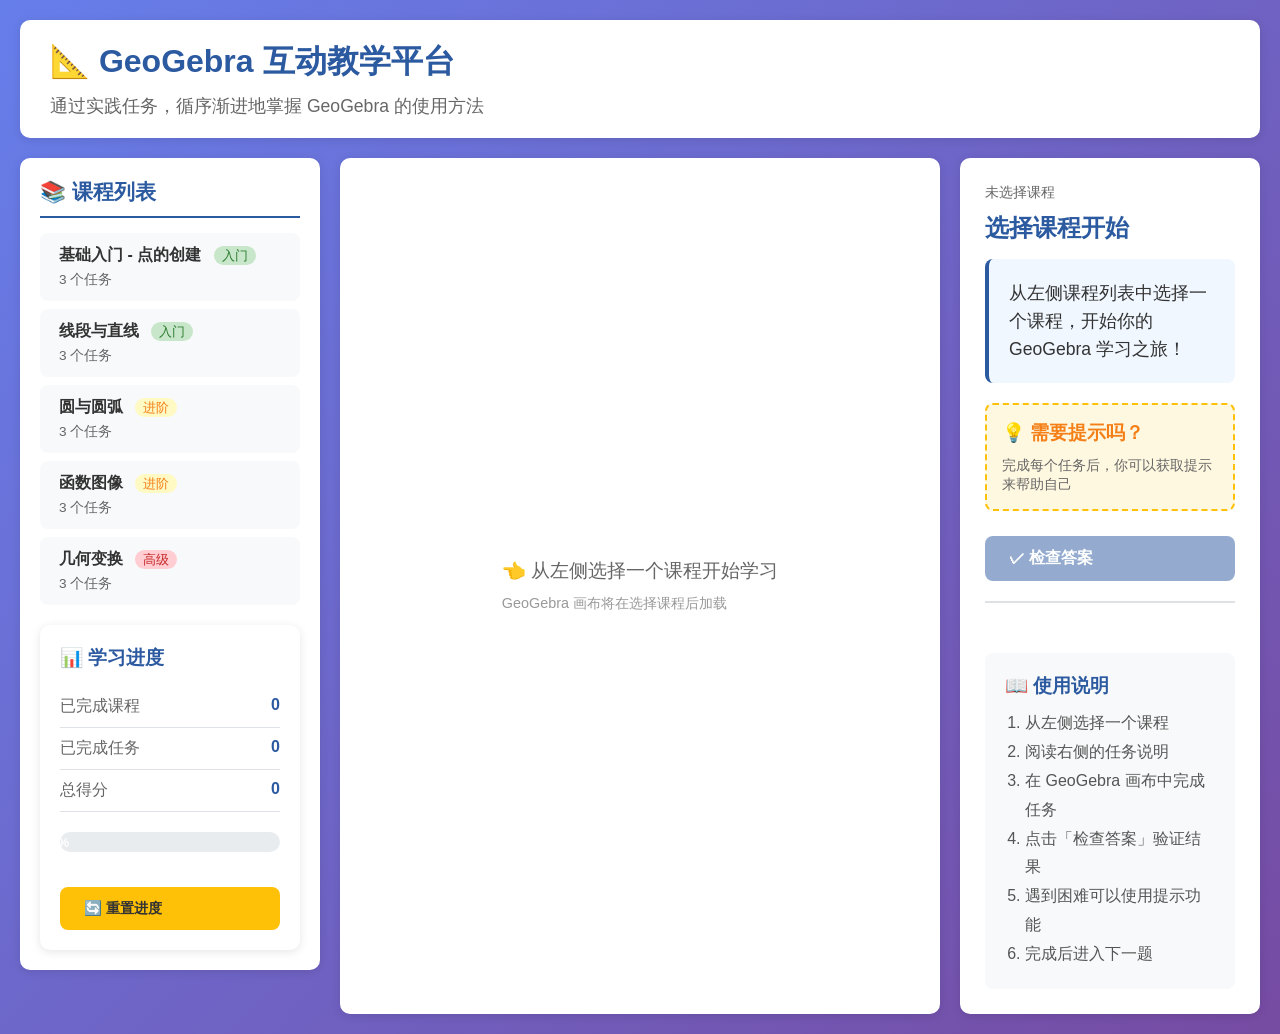
==== index.html @ e2c98106 "Initial commit: GeoGebra 互动教学平台 - 5 个课程，18 个实践任务 - GeoGebra 画布集成 - 提示系统和评分系统 - 进度追踪（localStorage） - " ====
<!DOCTYPE html>
<html lang="zh-CN">
<head>
  <meta charset="UTF-8">
  <meta name="viewport" content="width=device-width, initial-scale=1.0">
  <title>GeoGebra 互动教学平台 - 从零开始学 GeoGebra</title>
  <link rel="stylesheet" href="css/style.css">
  <meta name="description" content="互动式 GeoGebra 学习平台，通过实践任务逐步掌握 GeoGebra 的使用方法">
  <meta name="theme-color" content="#2c5aa0">
  <link rel="manifest" href="manifest.json">
  <link rel="icon" type="image/png" href="[data-uri]">
</head>
<body>
  <div class="container">
    <!-- Header -->
    <header>
      <h1>📐 GeoGebra 互动教学平台</h1>
      <p>通过实践任务，循序渐进地掌握 GeoGebra 的使用方法</p>
    </header>

    <!-- Main Content -->
    <div class="main-content">
      <!-- Left Sidebar - Lesson Navigation -->
      <aside class="sidebar">
        <h2>📚 课程列表</h2>
        <ul class="lesson-list" id="lesson-list">
          <li class="lesson-item">正在加载课程...</li>
        </ul>
        
        <!-- Progress Stats -->
        <div class="stats-panel">
          <h3 style="margin-bottom: 15px; color: var(--primary-color);">📊 学习进度</h3>
          <div class="stat-item">
            <span class="stat-label">已完成课程</span>
            <span class="stat-value" id="stat-completed-lessons">0</span>
          </div>
          <div class="stat-item">
            <span class="stat-label">已完成任务</span>
            <span class="stat-value" id="stat-completed-tasks">0 / <span id="stat-total-tasks">0</span></span>
          </div>
          <div class="stat-item">
            <span class="stat-label">总得分</span>
            <span class="stat-value" id="stat-total-score">0</span>
          </div>
          
          <div class="progress-container" style="margin-top: 20px;">
            <div class="progress-bar">
              <div class="progress-fill" id="progress-fill" style="width: 0%;">0%</div>
            </div>
          </div>
          
          <button class="btn btn-warning" id="reset-progress" style="width: 100%; margin-top: 15px; font-size: 0.9em;">
            🔄 重置进度
          </button>
        </div>
      </aside>

      <!-- Center - GeoGebra Canvas -->
      <main class="geogebra-area">
        <div id="geogebra-container" style="display:flex;align-items:center;justify-content:center;height:600px;color:#666;">
          <div>
            <p style="font-size: 1.2em; margin-bottom: 10px;">👈 从左侧选择一个课程开始学习</p>
            <p style="font-size: 0.9em; color: #999;">GeoGebra 画布将在选择课程后加载</p>
          </div>
        </div>
      </main>

      <!-- Right Sidebar - Task Panel -->
      <aside class="task-panel">
        <div class="task-number" id="task-number">未选择课程</div>
        <h2 id="task-title">选择课程开始</h2>
        
        <div class="task-instruction" id="task-instruction">
          从左侧课程列表中选择一个课程，开始你的 GeoGebra 学习之旅！
        </div>
        
        <!-- Attempt Counter -->
        <div class="attempt-counter" id="attempt-counter" style="display: none;">
          ⚠️ 当前尝试次数：0 | 使用提示会降低得分
        </div>
        
        <!-- Feedback -->
        <div id="feedback"></div>
        
        <!-- Hint Section -->
        <div class="hint-section" id="hint-section">
          <h3>💡 需要提示吗？</h3>
          <p style="color: #666; font-size: 0.9em;">完成每个任务后，你可以获取提示来帮助自己</p>
        </div>
        
        <!-- Action Buttons -->
        <div style="margin-top: 25px;">
          <button class="btn btn-primary" id="check-btn" disabled style="width: 100%;">
            ✓ 检查答案
          </button>
        </div>
        
        <!-- Task Navigation -->
        <div class="task-navigation" id="task-navigation">
          <!-- Dynamically populated -->
        </div>
        
        <!-- Instructions -->
        <div style="margin-top: 30px; padding: 20px; background: #f8f9fa; border-radius: 8px;">
          <h3 style="color: var(--primary-color); margin-bottom: 10px;">📖 使用说明</h3>
          <ol style="padding-left: 20px; line-height: 1.8; color: #555;">
            <li>从左侧选择一个课程</li>
            <li>阅读右侧的任务说明</li>
            <li>在 GeoGebra 画布中完成任务</li>
            <li>点击「检查答案」验证结果</li>
            <li>遇到困难可以使用提示功能</li>
            <li>完成后进入下一题</li>
          </ol>
        </div>
      </aside>
    </div>
  </div>

  <!-- Completion Modal -->
  <div class="modal" id="completion-modal">
    <div class="modal-content">
      <h2 id="completion-title">🎉 课程完成！</h2>
      <p id="completion-score" style="font-size: 1.5em; color: var(--primary-color); font-weight: bold;">
        得分：0 / 0 (0%)
      </p>
      <p id="completion-message">太棒了！你已经掌握了本课程的内容。</p>
      <button class="btn btn-primary" id="close-modal">
        ✓ 完成
      </button>
    </div>
  </div>

  <!-- JavaScript -->
  <script src="js/app.js"></script>
  
  <!-- Service Worker for Offline Support -->
  <script>
    // 注册 Service Worker
    if ('serviceWorker' in navigator) {
      window.addEventListener('load', () => {
        navigator.serviceWorker.register('/sw.js')
          .then(registration => {
            console.log('ServiceWorker registration successful:', registration.scope);
          })
          .catch(err => {
            console.log('ServiceWorker registration failed:', err);
          });
      });
    }
    
    // 离线检测
    window.addEventListener('online', () => {
      console.log('网络已连接');
    });
    
    window.addEventListener('offline', () => {
      console.log('网络已断开 - 离线模式可用');
      alert('⚠️ 您已离线，已加载缓存内容。GeoGebra 画布需要联网才能使用。');
    });
  </script>
</body>
</html>
---- css/style.css ----
/* GeoGebra 互动教学网站 - 样式表 */

:root {
  --primary-color: #2c5aa0;
  --primary-dark: #1e3f72;
  --secondary-color: #4a90d9;
  --success-color: #28a745;
  --warning-color: #ffc107;
  --danger-color: #dc3545;
  --light-bg: #f8f9fa;
  --dark-text: #333;
  --border-color: #dee2e6;
  --shadow: 0 2px 10px rgba(0,0,0,0.1);
}

* {
  margin: 0;
  padding: 0;
  box-sizing: border-box;
}

body {
  font-family: 'Segoe UI', Tahoma, Geneva, Verdana, sans-serif;
  background: linear-gradient(135deg, #667eea 0%, #764ba2 100%);
  min-height: 100vh;
  color: var(--dark-text);
}

.container {
  max-width: 1400px;
  margin: 0 auto;
  padding: 20px;
}

/* Header */
header {
  background: white;
  padding: 20px 30px;
  border-radius: 10px;
  box-shadow: var(--shadow);
  margin-bottom: 20px;
}

header h1 {
  color: var(--primary-color);
  font-size: 2em;
  margin-bottom: 10px;
}

header p {
  color: #666;
  font-size: 1.1em;
}

/* Main Layout */
.main-content {
  display: grid;
  grid-template-columns: 300px 1fr 300px;
  gap: 20px;
  min-height: calc(100vh - 200px);
}

/* Sidebar - Lesson Navigation */
.sidebar {
  background: white;
  border-radius: 10px;
  padding: 20px;
  box-shadow: var(--shadow);
  height: fit-content;
}

.sidebar h2 {
  color: var(--primary-color);
  margin-bottom: 15px;
  font-size: 1.3em;
  border-bottom: 2px solid var(--primary-color);
  padding-bottom: 10px;
}

.lesson-list {
  list-style: none;
}

.lesson-item {
  padding: 12px 15px;
  margin-bottom: 8px;
  background: var(--light-bg);
  border-radius: 8px;
  cursor: pointer;
  transition: all 0.3s;
  border-left: 4px solid transparent;
}

.lesson-item:hover {
  background: #e9ecef;
  transform: translateX(5px);
}

.lesson-item.active {
  background: #e3f2fd;
  border-left-color: var(--primary-color);
  font-weight: bold;
}

.lesson-item.completed {
  border-left-color: var(--success-color);
  background: #e8f5e9;
}

.lesson-item .difficulty {
  font-size: 0.8em;
  padding: 2px 8px;
  border-radius: 12px;
  margin-left: 8px;
}

.difficulty.beginner { background: #c8e6c9; color: #2e7d32; }
.difficulty.intermediate { background: #fff9c4; color: #f57f17; }
.difficulty.advanced { background: #ffcdd2; color: #c62828; }

/* GeoGebra Canvas Area */
.geogebra-area {
  background: white;
  border-radius: 10px;
  box-shadow: var(--shadow);
  overflow: hidden;
  display: flex;
  flex-direction: column;
}

#geogebra-container {
  flex: 1;
  min-height: 600px;
}

/* Task Panel */
.task-panel {
  background: white;
  border-radius: 10px;
  padding: 25px;
  box-shadow: var(--shadow);
}

.task-panel h2 {
  color: var(--primary-color);
  margin-bottom: 15px;
  font-size: 1.5em;
}

.task-instruction {
  background: #f0f7ff;
  padding: 20px;
  border-radius: 8px;
  border-left: 4px solid var(--primary-color);
  margin-bottom: 20px;
  font-size: 1.1em;
  line-height: 1.6;
}

.task-instruction strong {
  color: var(--primary-dark);
}

/* Buttons */
.btn {
  padding: 12px 24px;
  border: none;
  border-radius: 8px;
  cursor: pointer;
  font-size: 1em;
  font-weight: 600;
  transition: all 0.3s;
  display: inline-flex;
  align-items: center;
  gap: 8px;
}

.btn-primary {
  background: var(--primary-color);
  color: white;
}

.btn-primary:hover {
  background: var(--primary-dark);
  transform: translateY(-2px);
  box-shadow: 0 4px 12px rgba(44, 90, 160, 0.3);
}

.btn-success {
  background: var(--success-color);
  color: white;
}

.btn-warning {
  background: var(--warning-color);
  color: #333;
}

.btn:disabled {
  opacity: 0.5;
  cursor: not-allowed;
  transform: none;
}

/* Hint Section */
.hint-section {
  margin-top: 20px;
  padding: 15px;
  background: #fff8e1;
  border-radius: 8px;
  border: 2px dashed var(--warning-color);
}

.hint-section h3 {
  color: #f57f17;
  margin-bottom: 10px;
  display: flex;
  align-items: center;
  gap: 8px;
}

.hint {
  background: white;
  padding: 12px;
  margin: 8px 0;
  border-radius: 6px;
  border-left: 3px solid var(--warning-color);
  animation: fadeIn 0.5s;
}

@keyframes fadeIn {
  from { opacity: 0; transform: translateY(-10px); }
  to { opacity: 1; transform: translateY(0); }
}

/* Feedback */
.feedback {
  padding: 15px;
  border-radius: 8px;
  margin: 15px 0;
  font-weight: 600;
  animation: slideIn 0.5s;
}

@keyframes slideIn {
  from { opacity: 0; transform: translateX(-20px); }
  to { opacity: 1; transform: translateX(0); }
}

.feedback.success {
  background: #d4edda;
  color: #155724;
  border: 1px solid #c3e6cb;
}

.feedback.error {
  background: #f8d7da;
  color: #721c24;
  border: 1px solid #f5c6cb;
}

/* Progress Bar */
.progress-container {
  margin: 20px 0;
}

.progress-bar {
  background: #e9ecef;
  border-radius: 10px;
  height: 20px;
  overflow: hidden;
  margin-bottom: 10px;
}

.progress-fill {
  height: 100%;
  background: linear-gradient(90deg, var(--success-color), #28a745);
  transition: width 0.5s ease;
  display: flex;
  align-items: center;
  justify-content: center;
  color: white;
  font-size: 0.8em;
  font-weight: bold;
}

/* Stats Panel */
.stats-panel {
  background: white;
  border-radius: 10px;
  padding: 20px;
  box-shadow: var(--shadow);
  margin-top: 20px;
}

.stat-item {
  display: flex;
  justify-content: space-between;
  padding: 10px 0;
  border-bottom: 1px solid var(--border-color);
}

.stat-item:last-child {
  border-bottom: none;
}

.stat-label {
  color: #666;
}

.stat-value {
  font-weight: bold;
  color: var(--primary-color);
}

/* Modal */
.modal {
  display: none;
  position: fixed;
  top: 0;
  left: 0;
  width: 100%;
  height: 100%;
  background: rgba(0,0,0,0.5);
  z-index: 1000;
  justify-content: center;
  align-items: center;
}

.modal.active {
  display: flex;
}

.modal-content {
  background: white;
  padding: 40px;
  border-radius: 15px;
  max-width: 500px;
  text-align: center;
  animation: zoomIn 0.3s;
}

@keyframes zoomIn {
  from { transform: scale(0.8); opacity: 0; }
  to { transform: scale(1); opacity: 1; }
}

.modal-content h2 {
  color: var(--success-color);
  font-size: 2em;
  margin-bottom: 20px;
}

.modal-content p {
  font-size: 1.2em;
  margin-bottom: 30px;
}

/* Responsive */
@media (max-width: 1200px) {
  .main-content {
    grid-template-columns: 1fr;
  }
  
  .sidebar, .task-panel {
    margin-bottom: 20px;
  }
}

/* Loading Spinner */
.spinner {
  border: 4px solid #f3f3f3;
  border-top: 4px solid var(--primary-color);
  border-radius: 50%;
  width: 40px;
  height: 40px;
  animation: spin 1s linear infinite;
  margin: 20px auto;
}

@keyframes spin {
  0% { transform: rotate(0deg); }
  100% { transform: rotate(360deg); }
}

/* Task Navigation */
.task-navigation {
  display: flex;
  justify-content: space-between;
  margin-top: 20px;
  padding-top: 20px;
  border-top: 2px solid var(--border-color);
}

.task-number {
  font-size: 0.9em;
  color: #666;
  margin-bottom: 10px;
}

/* Attempt Counter */
.attempt-counter {
  background: #fff3cd;
  padding: 10px 15px;
  border-radius: 6px;
  margin: 15px 0;
  color: #856404;
  font-weight: 600;
}
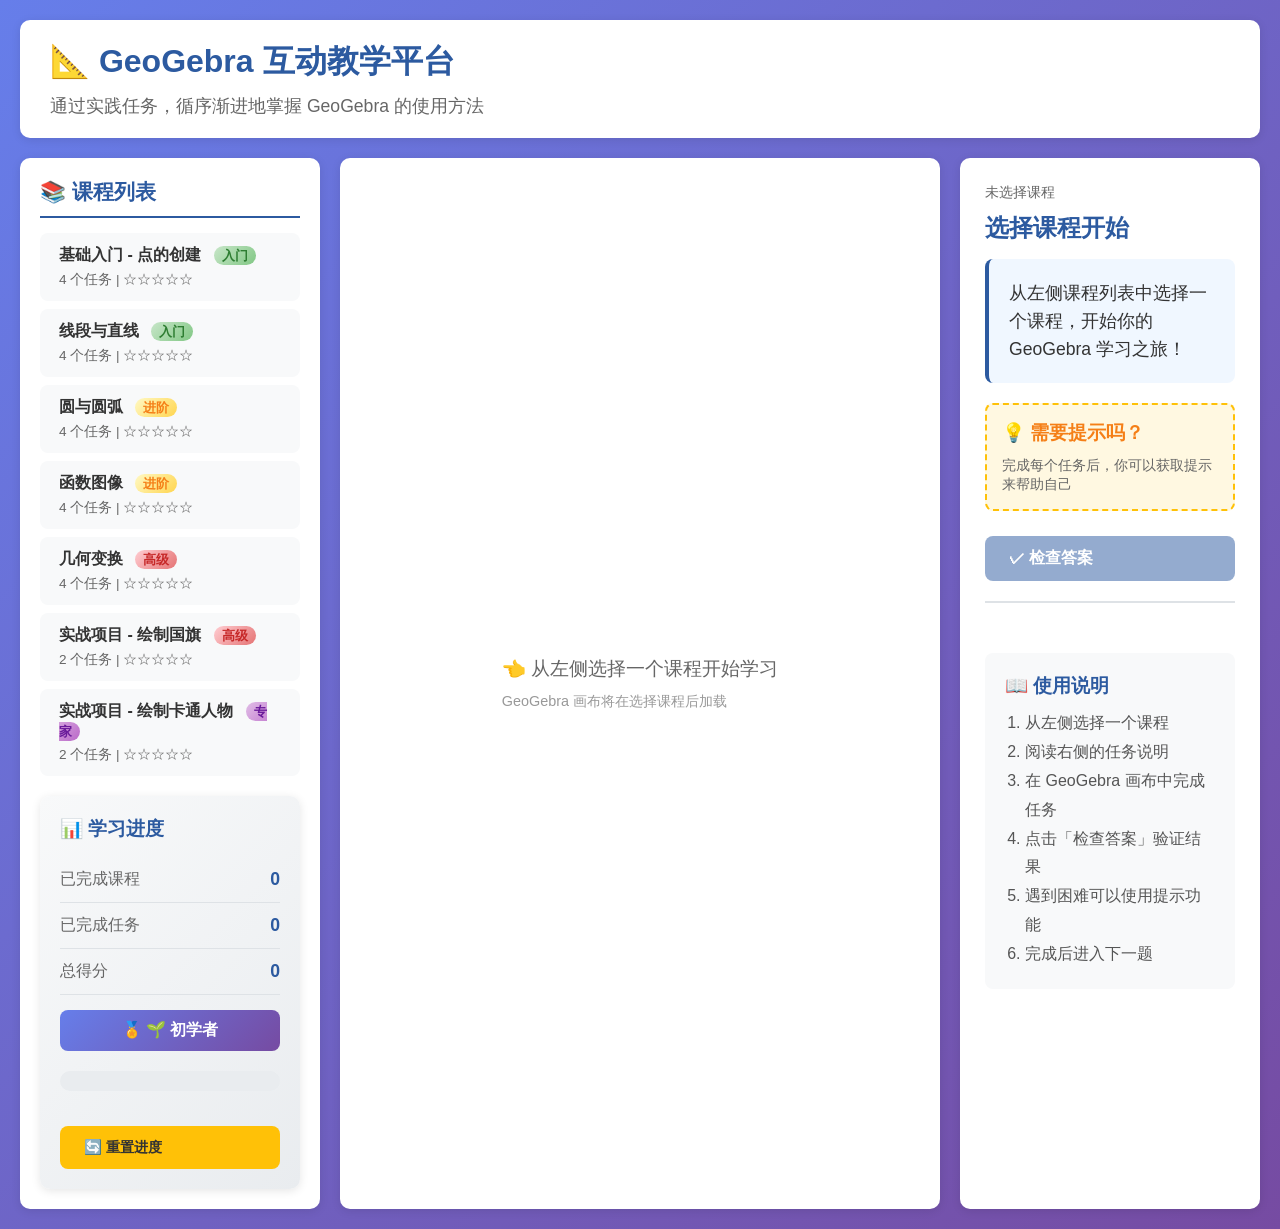
==== commit 53ce1eef: "v2.0 - 增加挑战题目、评分系统、成就系统、用户等级 新功能: - 新增 7 个课程，包含挑战题和实战项目 - 完善的评分系统（尝试次数、提示惩罚） - 6 个用户等级（初学者到传奇） - 6 个" ====
--- a/index.html
+++ b/index.html
@@ -41,6 +41,11 @@
           <div class="stat-item">
             <span class="stat-label">总得分</span>
             <span class="stat-value" id="stat-total-score">0</span>
+          </div>
+          
+          <!-- User Rank -->
+          <div class="user-rank" id="user-rank">
+            🏅  初学者
           </div>
           
           <div class="progress-container" style="margin-top: 20px;">
@@ -120,6 +125,7 @@
   <div class="modal" id="completion-modal">
     <div class="modal-content">
       <h2 id="completion-title">🎉 课程完成！</h2>
+      <div class="stars" id="completion-stars">⭐⭐⭐</div>
       <p id="completion-score" style="font-size: 1.5em; color: var(--primary-color); font-weight: bold;">
         得分：0 / 0 (0%)
       </p>
--- a/css/style.css
+++ b/css/style.css
@@ -407,3 +407,185 @@
   color: #856404;
   font-weight: 600;
 }
+
+/* Achievement Notification */
+@keyframes slideInRight {
+  from { transform: translateX(400px); opacity: 0; }
+  to { transform: translateX(0); opacity: 1; }
+}
+
+@keyframes fadeOut {
+  from { opacity: 1; transform: translateX(0); }
+  to { opacity: 0; transform: translateX(400px); }
+}
+
+.achievement-notification {
+  animation: slideInRight 0.5s ease-out;
+}
+
+/* User Rank Display */
+.user-rank {
+  background: linear-gradient(135deg, #667eea 0%, #764ba2 100%);
+  color: white;
+  padding: 10px 15px;
+  border-radius: 8px;
+  margin: 15px 0;
+  font-weight: bold;
+  text-align: center;
+}
+
+/* Score Display */
+.score-display {
+  font-size: 1.2em;
+  font-weight: bold;
+  color: var(--primary-color);
+  margin: 10px 0;
+}
+
+/* Challenge Badge */
+.challenge-badge {
+  background: linear-gradient(135deg, #f093fb 0%, #f5576c 100%);
+  color: white;
+  padding: 5px 12px;
+  border-radius: 15px;
+  font-size: 0.8em;
+  font-weight: bold;
+  margin-left: 10px;
+}
+
+/* Progress Bar Enhanced */
+.progress-fill {
+  background: linear-gradient(90deg, #667eea 0%, #764ba2 100%);
+  transition: width 0.5s ease;
+  display: flex;
+  align-items: center;
+  justify-content: center;
+  color: white;
+  font-size: 0.8em;
+  font-weight: bold;
+  position: relative;
+  overflow: hidden;
+}
+
+.progress-fill::after {
+  content: '';
+  position: absolute;
+  top: 0;
+  left: 0;
+  right: 0;
+  bottom: 0;
+  background: linear-gradient(
+    90deg,
+    transparent,
+    rgba(255,255,255,0.3),
+    transparent
+  );
+  animation: shimmer 2s infinite;
+}
+
+@keyframes shimmer {
+  0% { transform: translateX(-100%); }
+  100% { transform: translateX(100%); }
+}
+
+/* Task Points Display */
+.task-points {
+  background: #ff9800;
+  color: white;
+  padding: 5px 10px;
+  border-radius: 15px;
+  font-size: 0.9em;
+  font-weight: bold;
+  display: inline-block;
+  margin: 5px 0;
+}
+
+/* Completion Modal Enhanced */
+.modal-content {
+  background: white;
+  padding: 40px;
+  border-radius: 15px;
+  max-width: 500px;
+  text-align: center;
+  animation: zoomIn 0.3s;
+  box-shadow: 0 20px 60px rgba(0,0,0,0.3);
+}
+
+.modal-content .stars {
+  font-size: 3em;
+  margin: 20px 0;
+}
+
+/* Lesson Item Stars */
+.lesson-stars {
+  color: #ffc107;
+  font-size: 0.9em;
+  margin-top: 5px;
+}
+
+/* Difficulty Badge */
+.difficulty {
+  font-size: 0.75em;
+  padding: 3px 10px;
+  border-radius: 12px;
+  margin-left: 8px;
+  font-weight: bold;
+}
+
+.difficulty.beginner { 
+  background: linear-gradient(135deg, #c8e6c9 0%, #81c784 100%); 
+  color: #2e7d32; 
+}
+
+.difficulty.intermediate { 
+  background: linear-gradient(135deg, #fff9c4 0%, #ffd54f 100%); 
+  color: #f57f17; 
+}
+
+.difficulty.advanced { 
+  background: linear-gradient(135deg, #ffcdd2 0%, #e57373 100%); 
+  color: #c62828; 
+}
+
+.difficulty.expert { 
+  background: linear-gradient(135deg, #e1bee7 0%, #ba68c8 100%); 
+  color: #6a1b9a; 
+}
+
+/* Stats Panel Enhanced */
+.stats-panel {
+  background: linear-gradient(135deg, #f8f9fa 0%, #e9ecef 100%);
+  border-radius: 10px;
+  padding: 20px;
+  box-shadow: var(--shadow);
+  margin-top: 20px;
+}
+
+.stat-item {
+  display: flex;
+  justify-content: space-between;
+  padding: 12px 0;
+  border-bottom: 1px solid var(--border-color);
+  transition: background 0.3s;
+}
+
+.stat-item:hover {
+  background: rgba(102, 126, 234, 0.1);
+  padding-left: 10px;
+  border-radius: 5px;
+}
+
+.stat-item:last-child {
+  border-bottom: none;
+}
+
+.stat-label {
+  color: #666;
+  font-weight: 500;
+}
+
+.stat-value {
+  font-weight: bold;
+  color: var(--primary-color);
+  font-size: 1.1em;
+}
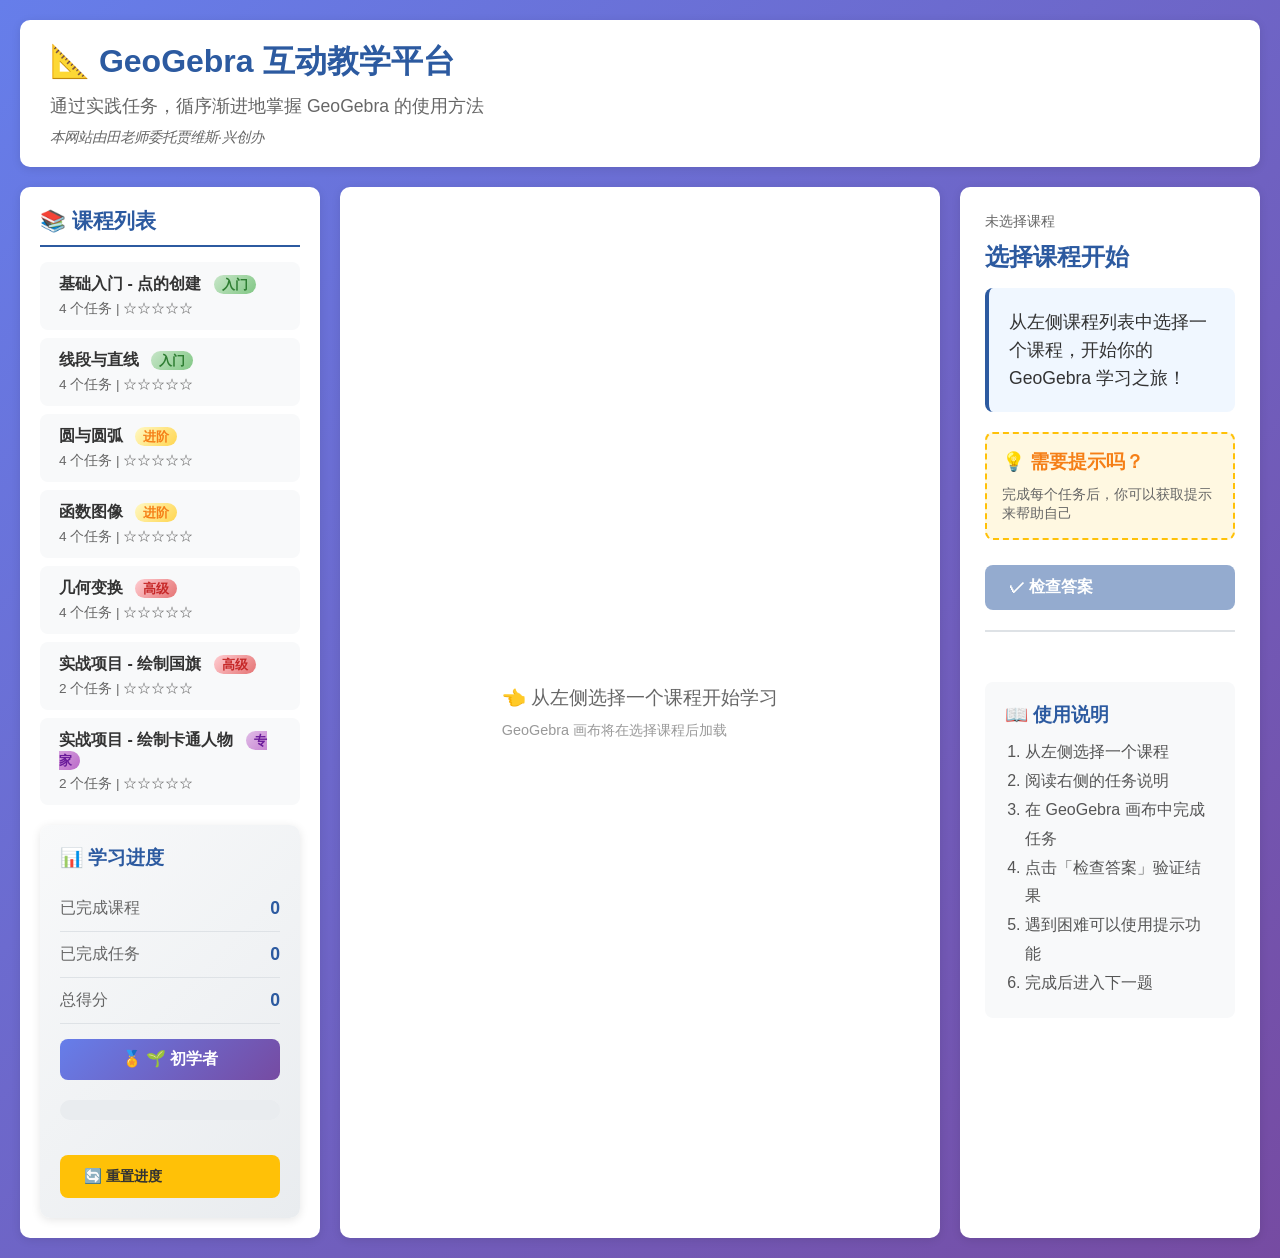
==== commit 3c96eff7: "添加署名信息：本网站由田老师委托贾维斯·兴创办" ====
--- a/index.html
+++ b/index.html
@@ -16,6 +16,7 @@
     <header>
       <h1>📐 GeoGebra 互动教学平台</h1>
       <p>通过实践任务，循序渐进地掌握 GeoGebra 的使用方法</p>
+      <p style="margin-top: 10px; font-size: 0.9em; color: #666; font-style: italic;">本网站由田老师委托贾维斯·兴创办</p>
     </header>
 
     <!-- Main Content -->
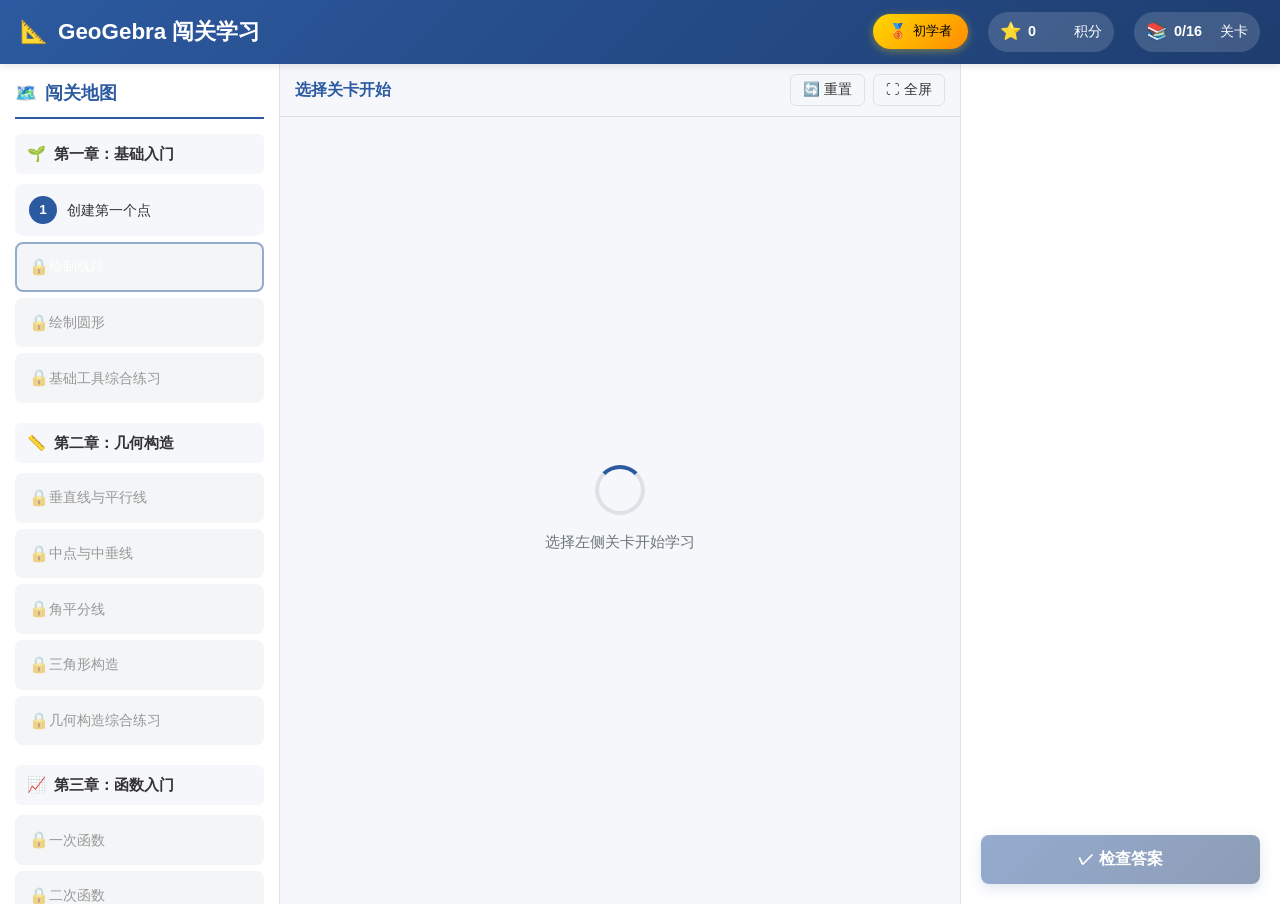
==== commit 639f9cf6: "feat: 全面升级为游戏化闯关学习网站 v3.0 ## 界面改造 - 全新考试系统风格界面，纯中文显示 - 顶部用户信息栏（等级/积分/进度） - 左侧闯关地图式关卡选择 - 中间 GeoGebra" ====
--- a/index.html
+++ b/index.html
@@ -3,166 +3,823 @@
 <head>
   <meta charset="UTF-8">
   <meta name="viewport" content="width=device-width, initial-scale=1.0">
-  <title>GeoGebra 互动教学平台 - 从零开始学 GeoGebra</title>
+  <title>GeoGebra 闯关学习 - 游戏化几何课堂</title>
   <link rel="stylesheet" href="css/style.css">
-  <meta name="description" content="互动式 GeoGebra 学习平台，通过实践任务逐步掌握 GeoGebra 的使用方法">
+  <meta name="description" content="游戏化 GeoGebra 学习平台，闯关式学习，边玩边学几何知识">
   <meta name="theme-color" content="#2c5aa0">
   <link rel="manifest" href="manifest.json">
-  <link rel="icon" type="image/png" href="[data-uri]">
+  <link rel="icon" href="data:image/svg+xml,<svg xmlns='http://www.w3.org/2000/svg' viewBox='0 0 100 100'><text y='.9em' font-size='90'>📐</text></svg>">
+  <style>
+    /* 考试系统风格配色 */
+    :root {
+      --primary-color: #2c5aa0;
+      --primary-dark: #1e3d6f;
+      --primary-light: #4a7bc9;
+      --success-color: #28a745;
+      --warning-color: #ffc107;
+      --danger-color: #dc3545;
+      --info-color: #17a2b8;
+      --bg-color: #f5f7fa;
+      --card-bg: #ffffff;
+      --text-color: #333333;
+      --text-muted: #6c757d;
+      --border-color: #dee2e6;
+      --shadow: 0 2px 8px rgba(0,0,0,0.1);
+      --shadow-lg: 0 4px 16px rgba(0,0,0,0.15);
+    }
+
+    * {
+      margin: 0;
+      padding: 0;
+      box-sizing: border-box;
+    }
+
+    body {
+      font-family: 'Microsoft YaHei', 'PingFang SC', 'Helvetica Neue', Arial, sans-serif;
+      background: var(--bg-color);
+      color: var(--text-color);
+      line-height: 1.6;
+      overflow: hidden;
+    }
+
+    /* 顶部用户信息栏 */
+    .header-bar {
+      background: linear-gradient(135deg, var(--primary-color), var(--primary-dark));
+      color: white;
+      padding: 12px 20px;
+      display: flex;
+      justify-content: space-between;
+      align-items: center;
+      box-shadow: var(--shadow);
+      z-index: 100;
+      position: relative;
+    }
+
+    .header-bar h1 {
+      font-size: 1.4em;
+      font-weight: 600;
+      display: flex;
+      align-items: center;
+      gap: 10px;
+    }
+
+    .user-stats {
+      display: flex;
+      gap: 20px;
+      align-items: center;
+    }
+
+    .stat-badge {
+      display: flex;
+      align-items: center;
+      gap: 6px;
+      background: rgba(255,255,255,0.15);
+      padding: 6px 12px;
+      border-radius: 20px;
+      font-size: 0.9em;
+    }
+
+    .stat-badge .icon {
+      font-size: 1.2em;
+    }
+
+    .stat-badge .value {
+      font-weight: 600;
+      min-width: 40px;
+    }
+
+    .level-badge {
+      background: linear-gradient(135deg, #ffd700, #ff8c00);
+      color: #000;
+      padding: 6px 16px;
+      border-radius: 20px;
+      font-weight: 600;
+      font-size: 0.9em;
+      display: flex;
+      align-items: center;
+      gap: 6px;
+      box-shadow: 0 2px 8px rgba(255,215,0,0.4);
+    }
+
+    /* 主容器 */
+    .container {
+      display: grid;
+      grid-template-columns: 280px 1fr 320px;
+      grid-template-rows: 1fr;
+      height: calc(100vh - 60px);
+      gap: 0;
+    }
+
+    /* 左侧关卡面板 */
+    .level-panel {
+      background: var(--card-bg);
+      border-right: 1px solid var(--border-color);
+      overflow-y: auto;
+      padding: 15px;
+    }
+
+    .panel-title {
+      font-size: 1.1em;
+      font-weight: 600;
+      color: var(--primary-color);
+      margin-bottom: 15px;
+      padding-bottom: 10px;
+      border-bottom: 2px solid var(--primary-color);
+      display: flex;
+      align-items: center;
+      gap: 8px;
+    }
+
+    .chapter-section {
+      margin-bottom: 20px;
+    }
+
+    .chapter-title {
+      font-size: 0.95em;
+      font-weight: 600;
+      color: var(--text-color);
+      background: var(--bg-color);
+      padding: 8px 12px;
+      border-radius: 6px;
+      margin-bottom: 10px;
+      display: flex;
+      align-items: center;
+      gap: 8px;
+    }
+
+    .level-list {
+      list-style: none;
+    }
+
+    .level-item {
+      display: flex;
+      align-items: center;
+      padding: 10px 12px;
+      margin-bottom: 6px;
+      background: var(--bg-color);
+      border-radius: 8px;
+      cursor: pointer;
+      transition: all 0.2s;
+      border: 2px solid transparent;
+    }
+
+    .level-item:hover {
+      background: var(--primary-light);
+      color: white;
+      transform: translateX(4px);
+    }
+
+    .level-item.active {
+      border-color: var(--primary-color);
+      background: var(--primary-light);
+      color: white;
+    }
+
+    .level-item.locked {
+      opacity: 0.5;
+      cursor: not-allowed;
+      background: #e9ecef;
+    }
+
+    .level-item.locked:hover {
+      transform: none;
+      background: #e9ecef;
+    }
+
+    .level-number {
+      width: 28px;
+      height: 28px;
+      border-radius: 50%;
+      background: var(--primary-color);
+      color: white;
+      display: flex;
+      align-items: center;
+      justify-content: center;
+      font-weight: 600;
+      font-size: 0.85em;
+      margin-right: 10px;
+      flex-shrink: 0;
+    }
+
+    .level-item.locked .level-number {
+      background: #adb5bd;
+    }
+
+    .level-info {
+      flex: 1;
+      min-width: 0;
+    }
+
+    .level-name {
+      font-size: 0.9em;
+      font-weight: 500;
+      white-space: nowrap;
+      overflow: hidden;
+      text-overflow: ellipsis;
+    }
+
+    .level-stars {
+      font-size: 0.75em;
+      color: #ffc107;
+      margin-top: 2px;
+    }
+
+    .level-item.locked .level-stars {
+      color: #adb5bd;
+    }
+
+    .lock-icon {
+      font-size: 1em;
+      color: #adb5bd;
+    }
+
+    /* 中间 GeoGebra 区域 */
+    .geogebra-area {
+      background: #fff;
+      position: relative;
+      display: flex;
+      flex-direction: column;
+    }
+
+    .geogebra-header {
+      background: var(--bg-color);
+      padding: 10px 15px;
+      border-bottom: 1px solid var(--border-color);
+      display: flex;
+      justify-content: space-between;
+      align-items: center;
+    }
+
+    .geogebra-title {
+      font-weight: 600;
+      color: var(--primary-color);
+    }
+
+    .geogebra-actions {
+      display: flex;
+      gap: 8px;
+    }
+
+    .ggb-btn {
+      padding: 6px 12px;
+      border: none;
+      border-radius: 6px;
+      cursor: pointer;
+      font-size: 0.85em;
+      font-weight: 500;
+      transition: all 0.2s;
+      display: flex;
+      align-items: center;
+      gap: 5px;
+    }
+
+    .ggb-btn-primary {
+      background: var(--primary-color);
+      color: white;
+    }
+
+    .ggb-btn-primary:hover {
+      background: var(--primary-dark);
+    }
+
+    .ggb-btn-secondary {
+      background: var(--bg-color);
+      color: var(--text-color);
+      border: 1px solid var(--border-color);
+    }
+
+    .ggb-btn-secondary:hover {
+      background: var(--border-color);
+    }
+
+    #geogebra-container {
+      flex: 1;
+      min-height: 0;
+      position: relative;
+    }
+
+    .ggb-loading {
+      position: absolute;
+      top: 0;
+      left: 0;
+      right: 0;
+      bottom: 0;
+      display: flex;
+      flex-direction: column;
+      align-items: center;
+      justify-content: center;
+      background: var(--bg-color);
+      z-index: 10;
+    }
+
+    .spinner {
+      width: 50px;
+      height: 50px;
+      border: 4px solid var(--border-color);
+      border-top-color: var(--primary-color);
+      border-radius: 50%;
+      animation: spin 1s linear infinite;
+    }
+
+    @keyframes spin {
+      to { transform: rotate(360deg); }
+    }
+
+    .loading-text {
+      margin-top: 15px;
+      color: var(--text-muted);
+      font-size: 0.95em;
+    }
+
+    /* 右侧任务面板 */
+    .task-panel {
+      background: var(--card-bg);
+      border-left: 1px solid var(--border-color);
+      overflow-y: auto;
+      padding: 20px;
+      display: flex;
+      flex-direction: column;
+    }
+
+    .task-header {
+      margin-bottom: 20px;
+    }
+
+    .task-chapter {
+      font-size: 0.85em;
+      color: var(--text-muted);
+      text-transform: uppercase;
+      letter-spacing: 1px;
+      margin-bottom: 5px;
+    }
+
+    .task-title {
+      font-size: 1.3em;
+      font-weight: 600;
+      color: var(--primary-color);
+      margin-bottom: 10px;
+    }
+
+    .task-progress {
+      display: flex;
+      align-items: center;
+      gap: 10px;
+      font-size: 0.9em;
+      color: var(--text-muted);
+    }
+
+    .progress-dots {
+      display: flex;
+      gap: 4px;
+    }
+
+    .progress-dot {
+      width: 10px;
+      height: 10px;
+      border-radius: 50%;
+      background: var(--border-color);
+      transition: all 0.3s;
+    }
+
+    .progress-dot.active {
+      background: var(--primary-color);
+      transform: scale(1.2);
+    }
+
+    .progress-dot.completed {
+      background: var(--success-color);
+    }
+
+    .task-instruction {
+      background: linear-gradient(135deg, #f8f9fa, #e9ecef);
+      padding: 15px;
+      border-radius: 8px;
+      border-left: 4px solid var(--primary-color);
+      margin-bottom: 20px;
+      font-size: 0.95em;
+      line-height: 1.7;
+    }
+
+    .task-instruction strong {
+      color: var(--primary-color);
+    }
+
+    .feedback-section {
+      margin-bottom: 20px;
+      min-height: 60px;
+    }
+
+    .feedback {
+      padding: 12px 15px;
+      border-radius: 8px;
+      font-weight: 500;
+      display: flex;
+      align-items: center;
+      gap: 10px;
+      animation: slideIn 0.3s ease;
+    }
+
+    @keyframes slideIn {
+      from {
+        opacity: 0;
+        transform: translateY(-10px);
+      }
+      to {
+        opacity: 1;
+        transform: translateY(0);
+      }
+    }
+
+    .feedback.success {
+      background: #d4edda;
+      color: #155724;
+      border: 1px solid #c3e6cb;
+    }
+
+    .feedback.error {
+      background: #f8d7da;
+      color: #721c24;
+      border: 1px solid #f5c6cb;
+    }
+
+    .feedback.hint {
+      background: #fff3cd;
+      color: #856404;
+      border: 1px solid #ffeeba;
+    }
+
+    .hint-section {
+      background: var(--bg-color);
+      padding: 15px;
+      border-radius: 8px;
+      margin-bottom: 20px;
+    }
+
+    .hint-title {
+      font-size: 0.95em;
+      font-weight: 600;
+      color: var(--primary-color);
+      margin-bottom: 10px;
+      display: flex;
+      align-items: center;
+      gap: 6px;
+    }
+
+    .hint-buttons {
+      display: flex;
+      flex-direction: column;
+      gap: 8px;
+    }
+
+    .hint-btn {
+      padding: 10px 15px;
+      border: 2px solid var(--border-color);
+      background: white;
+      border-radius: 8px;
+      cursor: pointer;
+      font-size: 0.9em;
+      font-weight: 500;
+      transition: all 0.2s;
+      text-align: left;
+      display: flex;
+      align-items: center;
+      gap: 10px;
+    }
+
+    .hint-btn:hover:not(:disabled) {
+      border-color: var(--primary-color);
+      background: var(--bg-color);
+    }
+
+    .hint-btn:disabled {
+      opacity: 0.5;
+      cursor: not-allowed;
+      background: var(--bg-color);
+    }
+
+    .hint-btn.used {
+      border-color: var(--success-color);
+      background: #d4edda;
+      color: #155724;
+    }
+
+    .hint-cost {
+      margin-left: auto;
+      font-size: 0.85em;
+      color: var(--warning-color);
+      font-weight: 600;
+    }
+
+    .action-buttons {
+      margin-top: auto;
+      display: flex;
+      flex-direction: column;
+      gap: 10px;
+    }
+
+    .btn {
+      padding: 14px 20px;
+      border: none;
+      border-radius: 8px;
+      cursor: pointer;
+      font-size: 1em;
+      font-weight: 600;
+      transition: all 0.2s;
+      display: flex;
+      align-items: center;
+      justify-content: center;
+      gap: 8px;
+    }
+
+    .btn:disabled {
+      opacity: 0.5;
+      cursor: not-allowed;
+    }
+
+    .btn-primary {
+      background: linear-gradient(135deg, var(--primary-color), var(--primary-dark));
+      color: white;
+      box-shadow: 0 4px 12px rgba(44,90,160,0.3);
+    }
+
+    .btn-primary:hover:not(:disabled) {
+      transform: translateY(-2px);
+      box-shadow: 0 6px 16px rgba(44,90,160,0.4);
+    }
+
+    .btn-success {
+      background: linear-gradient(135deg, var(--success-color), #1e7e34);
+      color: white;
+    }
+
+    .btn-warning {
+      background: linear-gradient(135deg, var(--warning-color), #e0a800);
+      color: #000;
+    }
+
+    /* 模态框 */
+    .modal {
+      display: none;
+      position: fixed;
+      top: 0;
+      left: 0;
+      right: 0;
+      bottom: 0;
+      background: rgba(0,0,0,0.6);
+      z-index: 1000;
+      align-items: center;
+      justify-content: center;
+    }
+
+    .modal.show {
+      display: flex;
+      animation: fadeIn 0.3s ease;
+    }
+
+    @keyframes fadeIn {
+      from { opacity: 0; }
+      to { opacity: 1; }
+    }
+
+    .modal-content {
+      background: white;
+      padding: 40px;
+      border-radius: 16px;
+      max-width: 500px;
+      width: 90%;
+      text-align: center;
+      box-shadow: var(--shadow-lg);
+      animation: scaleIn 0.3s ease;
+    }
+
+    @keyframes scaleIn {
+      from {
+        opacity: 0;
+        transform: scale(0.9);
+      }
+      to {
+        opacity: 1;
+        transform: scale(1);
+      }
+    }
+
+    .modal-title {
+      font-size: 1.8em;
+      font-weight: 600;
+      color: var(--primary-color);
+      margin-bottom: 20px;
+    }
+
+    .modal-stars {
+      font-size: 3em;
+      margin-bottom: 20px;
+    }
+
+    .modal-score {
+      font-size: 1.5em;
+      color: var(--primary-color);
+      font-weight: 600;
+      margin-bottom: 15px;
+    }
+
+    .modal-message {
+      font-size: 1.1em;
+      color: var(--text-muted);
+      margin-bottom: 25px;
+      line-height: 1.6;
+    }
+
+    /* 升级动画 */
+    .level-up-animation {
+      position: fixed;
+      top: 50%;
+      left: 50%;
+      transform: translate(-50%, -50%);
+      z-index: 2000;
+      text-align: center;
+      pointer-events: none;
+    }
+
+    .level-up-text {
+      font-size: 3em;
+      font-weight: 700;
+      color: #ffd700;
+      text-shadow: 0 4px 16px rgba(255,215,0,0.5);
+      animation: levelUpBounce 0.8s ease;
+    }
+
+    @keyframes levelUpBounce {
+      0% { transform: scale(0); opacity: 0; }
+      50% { transform: scale(1.2); opacity: 1; }
+      100% { transform: scale(1); opacity: 1; }
+    }
+
+    /* 滚动条样式 */
+    ::-webkit-scrollbar {
+      width: 8px;
+      height: 8px;
+    }
+
+    ::-webkit-scrollbar-track {
+      background: var(--bg-color);
+    }
+
+    ::-webkit-scrollbar-thumb {
+      background: var(--border-color);
+      border-radius: 4px;
+    }
+
+    ::-webkit-scrollbar-thumb:hover {
+      background: var(--text-muted);
+    }
+
+    /* 响应式 */
+    @media (max-width: 1200px) {
+      .container {
+        grid-template-columns: 240px 1fr 280px;
+      }
+    }
+
+    @media (max-width: 992px) {
+      .container {
+        grid-template-columns: 1fr;
+        grid-template-rows: auto 400px auto;
+        height: auto;
+        overflow-y: auto;
+      }
+
+      .level-panel,
+      .task-panel {
+        max-height: 300px;
+      }
+    }
+  </style>
 </head>
 <body>
+  <!-- 顶部用户信息栏 -->
+  <header class="header-bar">
+    <h1>
+      <span>📐</span>
+      <span>GeoGebra 闯关学习</span>
+    </h1>
+    <div class="user-stats">
+      <div class="level-badge" id="user-level">
+        <span class="icon">🏅</span>
+        <span class="level-name">初学者</span>
+      </div>
+      <div class="stat-badge">
+        <span class="icon">⭐</span>
+        <span class="value" id="user-score">0</span>
+        <span>积分</span>
+      </div>
+      <div class="stat-badge">
+        <span class="icon">📚</span>
+        <span class="value" id="user-progress">0/20</span>
+        <span>关卡</span>
+      </div>
+    </div>
+  </header>
+
+  <!-- 主容器 -->
   <div class="container">
-    <!-- Header -->
-    <header>
-      <h1>📐 GeoGebra 互动教学平台</h1>
-      <p>通过实践任务，循序渐进地掌握 GeoGebra 的使用方法</p>
-      <p style="margin-top: 10px; font-size: 0.9em; color: #666; font-style: italic;">本网站由田老师委托贾维斯·兴创办</p>
-    </header>
-
-    <!-- Main Content -->
-    <div class="main-content">
-      <!-- Left Sidebar - Lesson Navigation -->
-      <aside class="sidebar">
-        <h2>📚 课程列表</h2>
-        <ul class="lesson-list" id="lesson-list">
-          <li class="lesson-item">正在加载课程...</li>
-        </ul>
-        
-        <!-- Progress Stats -->
-        <div class="stats-panel">
-          <h3 style="margin-bottom: 15px; color: var(--primary-color);">📊 学习进度</h3>
-          <div class="stat-item">
-            <span class="stat-label">已完成课程</span>
-            <span class="stat-value" id="stat-completed-lessons">0</span>
-          </div>
-          <div class="stat-item">
-            <span class="stat-label">已完成任务</span>
-            <span class="stat-value" id="stat-completed-tasks">0 / <span id="stat-total-tasks">0</span></span>
-          </div>
-          <div class="stat-item">
-            <span class="stat-label">总得分</span>
-            <span class="stat-value" id="stat-total-score">0</span>
-          </div>
-          
-          <!-- User Rank -->
-          <div class="user-rank" id="user-rank">
-            🏅  初学者
-          </div>
-          
-          <div class="progress-container" style="margin-top: 20px;">
-            <div class="progress-bar">
-              <div class="progress-fill" id="progress-fill" style="width: 0%;">0%</div>
-            </div>
-          </div>
-          
-          <button class="btn btn-warning" id="reset-progress" style="width: 100%; margin-top: 15px; font-size: 0.9em;">
-            🔄 重置进度
+    <!-- 左侧关卡面板 -->
+    <aside class="level-panel">
+      <div class="panel-title">
+        <span>🗺️</span>
+        <span>闯关地图</span>
+      </div>
+      <div id="level-list">
+        <div style="text-align:center;padding:40px;color:#999;">
+          <div class="spinner" style="width:30px;height:30px;margin:0 auto 15px;"></div>
+          <div>正在加载关卡...</div>
+        </div>
+      </div>
+    </aside>
+
+    <!-- 中间 GeoGebra 区域 -->
+    <main class="geogebra-area">
+      <div class="geogebra-header">
+        <div class="geogebra-title" id="current-level-title">选择关卡开始</div>
+        <div class="geogebra-actions">
+          <button class="ggb-btn ggb-btn-secondary" onclick="app.resetGeoGebra()" title="重置画布">
+            🔄 重置
+          </button>
+          <button class="ggb-btn ggb-btn-secondary" onclick="app.toggleFullscreen()" title="全屏">
+            ⛶ 全屏
           </button>
         </div>
-      </aside>
-
-      <!-- Center - GeoGebra Canvas -->
-      <main class="geogebra-area">
-        <div id="geogebra-container" style="display:flex;align-items:center;justify-content:center;height:600px;color:#666;">
-          <div>
-            <p style="font-size: 1.2em; margin-bottom: 10px;">👈 从左侧选择一个课程开始学习</p>
-            <p style="font-size: 0.9em; color: #999;">GeoGebra 画布将在选择课程后加载</p>
-          </div>
+      </div>
+      <div id="geogebra-container">
+        <div class="ggb-loading">
+          <div class="spinner"></div>
+          <div class="loading-text">选择左侧关卡开始学习</div>
         </div>
-      </main>
-
-      <!-- Right Sidebar - Task Panel -->
-      <aside class="task-panel">
-        <div class="task-number" id="task-number">未选择课程</div>
-        <h2 id="task-title">选择课程开始</h2>
-        
-        <div class="task-instruction" id="task-instruction">
-          从左侧课程列表中选择一个课程，开始你的 GeoGebra 学习之旅！
+      </div>
+    </main>
+
+    <!-- 右侧任务面板 -->
+    <aside class="task-panel">
+      <div class="task-header" id="task-header" style="display:none;">
+        <div class="task-chapter" id="task-chapter">第一章</div>
+        <div class="task-title" id="task-title">任务标题</div>
+        <div class="task-progress">
+          <div class="progress-dots" id="progress-dots"></div>
+          <span id="task-progress-text">1/3</span>
         </div>
-        
-        <!-- Attempt Counter -->
-        <div class="attempt-counter" id="attempt-counter" style="display: none;">
-          ⚠️ 当前尝试次数：0 | 使用提示会降低得分
-        </div>
-        
-        <!-- Feedback -->
-        <div id="feedback"></div>
-        
-        <!-- Hint Section -->
-        <div class="hint-section" id="hint-section">
-          <h3>💡 需要提示吗？</h3>
-          <p style="color: #666; font-size: 0.9em;">完成每个任务后，你可以获取提示来帮助自己</p>
-        </div>
-        
-        <!-- Action Buttons -->
-        <div style="margin-top: 25px;">
-          <button class="btn btn-primary" id="check-btn" disabled style="width: 100%;">
-            ✓ 检查答案
-          </button>
-        </div>
-        
-        <!-- Task Navigation -->
-        <div class="task-navigation" id="task-navigation">
-          <!-- Dynamically populated -->
-        </div>
-        
-        <!-- Instructions -->
-        <div style="margin-top: 30px; padding: 20px; background: #f8f9fa; border-radius: 8px;">
-          <h3 style="color: var(--primary-color); margin-bottom: 10px;">📖 使用说明</h3>
-          <ol style="padding-left: 20px; line-height: 1.8; color: #555;">
-            <li>从左侧选择一个课程</li>
-            <li>阅读右侧的任务说明</li>
-            <li>在 GeoGebra 画布中完成任务</li>
-            <li>点击「检查答案」验证结果</li>
-            <li>遇到困难可以使用提示功能</li>
-            <li>完成后进入下一题</li>
-          </ol>
-        </div>
-      </aside>
-    </div>
+      </div>
+
+      <div class="task-instruction" id="task-instruction" style="display:none;">
+        任务说明内容
+      </div>
+
+      <div class="feedback-section" id="feedback-section"></div>
+
+      <div class="hint-section" id="hint-section" style="display:none;">
+        <div class="hint-title">💡 提示</div>
+        <div class="hint-buttons" id="hint-buttons"></div>
+      </div>
+
+      <div class="action-buttons">
+        <button class="btn btn-primary" id="check-btn" disabled onclick="app.checkAnswer()">
+          ✓ 检查答案
+        </button>
+        <button class="btn btn-success" id="next-btn" style="display:none;" onclick="app.nextTask()">
+          ➜ 下一关
+        </button>
+      </div>
+    </aside>
   </div>
 
-  <!-- Completion Modal -->
+  <!-- 完成模态框 -->
   <div class="modal" id="completion-modal">
     <div class="modal-content">
-      <h2 id="completion-title">🎉 课程完成！</h2>
-      <div class="stars" id="completion-stars">⭐⭐⭐</div>
-      <p id="completion-score" style="font-size: 1.5em; color: var(--primary-color); font-weight: bold;">
-        得分：0 / 0 (0%)
-      </p>
-      <p id="completion-message">太棒了！你已经掌握了本课程的内容。</p>
-      <button class="btn btn-primary" id="close-modal">
-        ✓ 完成
+      <div class="modal-title" id="modal-title">🎉 关卡完成！</div>
+      <div class="modal-stars" id="modal-stars">⭐⭐⭐</div>
+      <div class="modal-score" id="modal-score">得分：100</div>
+      <div class="modal-message" id="modal-message">太棒了！继续加油！</div>
+      <button class="btn btn-primary" onclick="app.closeModal()" style="margin:0 auto;">
+        ✓ 继续闯关
       </button>
     </div>
   </div>
 
+  <!-- 升级动画 -->
+  <div class="level-up-animation" id="level-up-animation" style="display:none;">
+    <div class="level-up-text">🎉 升级啦！</div>
+  </div>
+
   <!-- JavaScript -->
+  <script src="js/geogebra-safe-api.js"></script>
   <script src="js/app.js"></script>
-  
-  <!-- Service Worker for Offline Support -->
+
   <script>
-    // 注册 Service Worker
-    if ('serviceWorker' in navigator) {
-      window.addEventListener('load', () => {
-        navigator.serviceWorker.register('/sw.js')
-          .then(registration => {
-            console.log('ServiceWorker registration successful:', registration.scope);
-          })
-          .catch(err => {
-            console.log('ServiceWorker registration failed:', err);
-          });
-      });
-    }
-    
     // 离线检测
     window.addEventListener('online', () => {
       console.log('网络已连接');
     });
-    
+
     window.addEventListener('offline', () => {
       console.log('网络已断开 - 离线模式可用');
-      alert('⚠️ 您已离线，已加载缓存内容。GeoGebra 画布需要联网才能使用。');
     });
   </script>
 </body>
--- a/css/style.css
+++ b/css/style.css
@@ -1,591 +1,358 @@
-/* GeoGebra 互动教学网站 - 样式表 */
-
-:root {
-  --primary-color: #2c5aa0;
-  --primary-dark: #1e3f72;
-  --secondary-color: #4a90d9;
-  --success-color: #28a745;
-  --warning-color: #ffc107;
-  --danger-color: #dc3545;
-  --light-bg: #f8f9fa;
-  --dark-text: #333;
-  --border-color: #dee2e6;
-  --shadow: 0 2px 10px rgba(0,0,0,0.1);
-}
-
-* {
-  margin: 0;
-  padding: 0;
-  box-sizing: border-box;
-}
-
-body {
-  font-family: 'Segoe UI', Tahoma, Geneva, Verdana, sans-serif;
-  background: linear-gradient(135deg, #667eea 0%, #764ba2 100%);
-  min-height: 100vh;
-  color: var(--dark-text);
-}
-
-.container {
-  max-width: 1400px;
-  margin: 0 auto;
-  padding: 20px;
-}
-
-/* Header */
-header {
-  background: white;
-  padding: 20px 30px;
+/**
+ * GeoGebra 闯关学习网站 - 样式文件
+ * 考试系统风格 - 简洁清晰
+ */
+
+/* 已在内联样式中定义主要样式，此文件用于补充和扩展 */
+
+/* GeoGebra 容器覆盖样式 */
+#geogebra-container .geogebra-container {
+  width: 100% !important;
+  height: 100% !important;
+}
+
+/* 任务完成动画 */
+.task-complete {
+  animation: pulse 0.5s ease;
+}
+
+@keyframes pulse {
+  0%, 100% { transform: scale(1); }
+  50% { transform: scale(1.02); }
+}
+
+/* 连击效果 */
+.combo-effect {
+  position: fixed;
+  top: 100px;
+  right: 20px;
+  background: linear-gradient(135deg, #ffd700, #ff8c00);
+  color: #000;
+  padding: 15px 25px;
+  border-radius: 12px;
+  font-weight: 700;
+  font-size: 1.2em;
+  box-shadow: 0 4px 16px rgba(255,215,0,0.4);
+  z-index: 1500;
+  animation: comboSlide 0.5s ease, comboFade 2s ease 1s forwards;
+}
+
+@keyframes comboSlide {
+  from {
+    transform: translateX(100%);
+    opacity: 0;
+  }
+  to {
+    transform: translateX(0);
+    opacity: 1;
+  }
+}
+
+@keyframes comboFade {
+  to {
+    opacity: 0;
+    transform: translateY(-20px);
+  }
+}
+
+/* 分数增加动画 */
+.score-increase {
+  position: absolute;
+  color: var(--success-color);
+  font-weight: 700;
+  font-size: 1.5em;
+  animation: scoreFloat 1s ease forwards;
+  pointer-events: none;
+}
+
+@keyframes scoreFloat {
+  0% {
+    opacity: 1;
+    transform: translateY(0) scale(1);
+  }
+  100% {
+    opacity: 0;
+    transform: translateY(-50px) scale(1.5);
+  }
+}
+
+/* 工具提示 */
+.tooltip {
+  position: relative;
+}
+
+.tooltip::after {
+  content: attr(data-tooltip);
+  position: absolute;
+  bottom: 100%;
+  left: 50%;
+  transform: translateX(-50%);
+  background: #333;
+  color: white;
+  padding: 6px 12px;
+  border-radius: 6px;
+  font-size: 0.85em;
+  white-space: nowrap;
+  opacity: 0;
+  pointer-events: none;
+  transition: all 0.2s;
+  margin-bottom: 8px;
+}
+
+.tooltip:hover::after {
+  opacity: 1;
+}
+
+/* 加载骨架屏 */
+.skeleton {
+  background: linear-gradient(90deg, #f0f0f0 25%, #e0e0e0 50%, #f0f0f0 75%);
+  background-size: 200% 100%;
+  animation: skeleton-loading 1.5s infinite;
+  border-radius: 4px;
+}
+
+@keyframes skeleton-loading {
+  0% { background-position: 200% 0; }
+  100% { background-position: -200% 0; }
+}
+
+/* 空状态 */
+.empty-state {
+  text-align: center;
+  padding: 60px 20px;
+  color: var(--text-muted);
+}
+
+.empty-state .icon {
+  font-size: 4em;
+  margin-bottom: 20px;
+  opacity: 0.5;
+}
+
+.empty-state .title {
+  font-size: 1.2em;
+  font-weight: 600;
+  margin-bottom: 10px;
+  color: var(--text-color);
+}
+
+.empty-state .desc {
+  font-size: 0.95em;
+  line-height: 1.6;
+}
+
+/* 成就徽章 */
+.achievement-badge {
+  display: inline-flex;
+  align-items: center;
+  gap: 6px;
+  background: linear-gradient(135deg, #ffd700, #ff8c00);
+  color: #000;
+  padding: 8px 16px;
+  border-radius: 20px;
+  font-weight: 600;
+  font-size: 0.9em;
+  box-shadow: 0 4px 12px rgba(255,215,0,0.3);
+}
+
+/* 进度条动画 */
+.progress-bar {
+  background: var(--border-color);
   border-radius: 10px;
-  box-shadow: var(--shadow);
-  margin-bottom: 20px;
-}
-
-header h1 {
-  color: var(--primary-color);
-  font-size: 2em;
-  margin-bottom: 10px;
-}
-
-header p {
-  color: #666;
-  font-size: 1.1em;
-}
-
-/* Main Layout */
-.main-content {
-  display: grid;
-  grid-template-columns: 300px 1fr 300px;
-  gap: 20px;
-  min-height: calc(100vh - 200px);
-}
-
-/* Sidebar - Lesson Navigation */
-.sidebar {
-  background: white;
-  border-radius: 10px;
-  padding: 20px;
-  box-shadow: var(--shadow);
-  height: fit-content;
-}
-
-.sidebar h2 {
-  color: var(--primary-color);
-  margin-bottom: 15px;
-  font-size: 1.3em;
-  border-bottom: 2px solid var(--primary-color);
-  padding-bottom: 10px;
-}
-
-.lesson-list {
-  list-style: none;
-}
-
-.lesson-item {
-  padding: 12px 15px;
-  margin-bottom: 8px;
-  background: var(--light-bg);
-  border-radius: 8px;
-  cursor: pointer;
-  transition: all 0.3s;
-  border-left: 4px solid transparent;
-}
-
-.lesson-item:hover {
-  background: #e9ecef;
-  transform: translateX(5px);
-}
-
-.lesson-item.active {
-  background: #e3f2fd;
-  border-left-color: var(--primary-color);
-  font-weight: bold;
-}
-
-.lesson-item.completed {
-  border-left-color: var(--success-color);
-  background: #e8f5e9;
-}
-
-.lesson-item .difficulty {
-  font-size: 0.8em;
-  padding: 2px 8px;
-  border-radius: 12px;
-  margin-left: 8px;
-}
-
-.difficulty.beginner { background: #c8e6c9; color: #2e7d32; }
-.difficulty.intermediate { background: #fff9c4; color: #f57f17; }
-.difficulty.advanced { background: #ffcdd2; color: #c62828; }
-
-/* GeoGebra Canvas Area */
-.geogebra-area {
-  background: white;
-  border-radius: 10px;
-  box-shadow: var(--shadow);
+  height: 10px;
   overflow: hidden;
-  display: flex;
-  flex-direction: column;
-}
-
-#geogebra-container {
-  flex: 1;
-  min-height: 600px;
-}
-
-/* Task Panel */
-.task-panel {
-  background: white;
-  border-radius: 10px;
-  padding: 25px;
-  box-shadow: var(--shadow);
-}
-
-.task-panel h2 {
-  color: var(--primary-color);
-  margin-bottom: 15px;
-  font-size: 1.5em;
-}
-
-.task-instruction {
-  background: #f0f7ff;
-  padding: 20px;
-  border-radius: 8px;
-  border-left: 4px solid var(--primary-color);
-  margin-bottom: 20px;
-  font-size: 1.1em;
-  line-height: 1.6;
-}
-
-.task-instruction strong {
-  color: var(--primary-dark);
-}
-
-/* Buttons */
-.btn {
-  padding: 12px 24px;
-  border: none;
-  border-radius: 8px;
-  cursor: pointer;
-  font-size: 1em;
-  font-weight: 600;
-  transition: all 0.3s;
-  display: inline-flex;
-  align-items: center;
-  gap: 8px;
-}
-
-.btn-primary {
-  background: var(--primary-color);
-  color: white;
-}
-
-.btn-primary:hover {
-  background: var(--primary-dark);
-  transform: translateY(-2px);
-  box-shadow: 0 4px 12px rgba(44, 90, 160, 0.3);
-}
-
-.btn-success {
-  background: var(--success-color);
-  color: white;
-}
-
-.btn-warning {
-  background: var(--warning-color);
-  color: #333;
-}
-
-.btn:disabled {
-  opacity: 0.5;
-  cursor: not-allowed;
-  transform: none;
-}
-
-/* Hint Section */
-.hint-section {
-  margin-top: 20px;
-  padding: 15px;
-  background: #fff8e1;
-  border-radius: 8px;
-  border: 2px dashed var(--warning-color);
-}
-
-.hint-section h3 {
-  color: #f57f17;
-  margin-bottom: 10px;
-  display: flex;
-  align-items: center;
-  gap: 8px;
-}
-
-.hint {
-  background: white;
-  padding: 12px;
-  margin: 8px 0;
-  border-radius: 6px;
-  border-left: 3px solid var(--warning-color);
-  animation: fadeIn 0.5s;
-}
-
-@keyframes fadeIn {
-  from { opacity: 0; transform: translateY(-10px); }
-  to { opacity: 1; transform: translateY(0); }
-}
-
-/* Feedback */
-.feedback {
-  padding: 15px;
-  border-radius: 8px;
-  margin: 15px 0;
-  font-weight: 600;
-  animation: slideIn 0.5s;
-}
-
-@keyframes slideIn {
-  from { opacity: 0; transform: translateX(-20px); }
-  to { opacity: 1; transform: translateX(0); }
-}
-
-.feedback.success {
-  background: #d4edda;
-  color: #155724;
-  border: 1px solid #c3e6cb;
-}
-
-.feedback.error {
-  background: #f8d7da;
-  color: #721c24;
-  border: 1px solid #f5c6cb;
-}
-
-/* Progress Bar */
-.progress-container {
-  margin: 20px 0;
-}
-
-.progress-bar {
-  background: #e9ecef;
-  border-radius: 10px;
-  height: 20px;
-  overflow: hidden;
-  margin-bottom: 10px;
 }
 
 .progress-fill {
   height: 100%;
-  background: linear-gradient(90deg, var(--success-color), #28a745);
+  background: linear-gradient(90deg, var(--primary-color), var(--primary-light));
+  border-radius: 10px;
   transition: width 0.5s ease;
   display: flex;
   align-items: center;
-  justify-content: center;
+  justify-content: flex-end;
+  padding-right: 8px;
+  font-size: 0.75em;
   color: white;
-  font-size: 0.8em;
-  font-weight: bold;
-}
-
-/* Stats Panel */
-.stats-panel {
-  background: white;
-  border-radius: 10px;
-  padding: 20px;
-  box-shadow: var(--shadow);
-  margin-top: 20px;
-}
-
-.stat-item {
-  display: flex;
-  justify-content: space-between;
-  padding: 10px 0;
-  border-bottom: 1px solid var(--border-color);
-}
-
-.stat-item:last-child {
-  border-bottom: none;
-}
-
-.stat-label {
-  color: #666;
-}
-
-.stat-value {
-  font-weight: bold;
-  color: var(--primary-color);
-}
-
-/* Modal */
-.modal {
-  display: none;
-  position: fixed;
-  top: 0;
-  left: 0;
-  width: 100%;
-  height: 100%;
-  background: rgba(0,0,0,0.5);
-  z-index: 1000;
-  justify-content: center;
-  align-items: center;
-}
-
-.modal.active {
-  display: flex;
-}
-
-.modal-content {
-  background: white;
-  padding: 40px;
-  border-radius: 15px;
-  max-width: 500px;
-  text-align: center;
-  animation: zoomIn 0.3s;
-}
-
-@keyframes zoomIn {
-  from { transform: scale(0.8); opacity: 0; }
-  to { transform: scale(1); opacity: 1; }
-}
-
-.modal-content h2 {
-  color: var(--success-color);
-  font-size: 2em;
-  margin-bottom: 20px;
-}
-
-.modal-content p {
-  font-size: 1.2em;
-  margin-bottom: 30px;
-}
-
-/* Responsive */
-@media (max-width: 1200px) {
-  .main-content {
-    grid-template-columns: 1fr;
-  }
-  
-  .sidebar, .task-panel {
-    margin-bottom: 20px;
-  }
-}
-
-/* Loading Spinner */
-.spinner {
-  border: 4px solid #f3f3f3;
-  border-top: 4px solid var(--primary-color);
-  border-radius: 50%;
-  width: 40px;
-  height: 40px;
-  animation: spin 1s linear infinite;
-  margin: 20px auto;
-}
-
-@keyframes spin {
-  0% { transform: rotate(0deg); }
-  100% { transform: rotate(360deg); }
-}
-
-/* Task Navigation */
-.task-navigation {
-  display: flex;
-  justify-content: space-between;
-  margin-top: 20px;
-  padding-top: 20px;
-  border-top: 2px solid var(--border-color);
-}
-
-.task-number {
-  font-size: 0.9em;
-  color: #666;
-  margin-bottom: 10px;
-}
-
-/* Attempt Counter */
-.attempt-counter {
-  background: #fff3cd;
-  padding: 10px 15px;
-  border-radius: 6px;
-  margin: 15px 0;
-  color: #856404;
   font-weight: 600;
 }
 
-/* Achievement Notification */
-@keyframes slideInRight {
-  from { transform: translateX(400px); opacity: 0; }
-  to { transform: translateX(0); opacity: 1; }
-}
-
-@keyframes fadeOut {
-  from { opacity: 1; transform: translateX(0); }
-  to { opacity: 0; transform: translateX(400px); }
-}
-
-.achievement-notification {
-  animation: slideInRight 0.5s ease-out;
-}
-
-/* User Rank Display */
-.user-rank {
-  background: linear-gradient(135deg, #667eea 0%, #764ba2 100%);
-  color: white;
-  padding: 10px 15px;
-  border-radius: 8px;
-  margin: 15px 0;
-  font-weight: bold;
-  text-align: center;
-}
-
-/* Score Display */
-.score-display {
-  font-size: 1.2em;
-  font-weight: bold;
-  color: var(--primary-color);
-  margin: 10px 0;
-}
-
-/* Challenge Badge */
-.challenge-badge {
-  background: linear-gradient(135deg, #f093fb 0%, #f5576c 100%);
-  color: white;
-  padding: 5px 12px;
-  border-radius: 15px;
-  font-size: 0.8em;
-  font-weight: bold;
-  margin-left: 10px;
-}
-
-/* Progress Bar Enhanced */
-.progress-fill {
-  background: linear-gradient(90deg, #667eea 0%, #764ba2 100%);
-  transition: width 0.5s ease;
-  display: flex;
-  align-items: center;
-  justify-content: center;
-  color: white;
-  font-size: 0.8em;
-  font-weight: bold;
+/* 按钮加载状态 */
+.btn-loading {
   position: relative;
-  overflow: hidden;
-}
-
-.progress-fill::after {
+  color: transparent !important;
+  pointer-events: none;
+}
+
+.btn-loading::after {
   content: '';
   position: absolute;
+  width: 16px;
+  height: 16px;
+  top: 50%;
+  left: 50%;
+  margin-top: -8px;
+  margin-left: -8px;
+  border: 2px solid rgba(255,255,255,0.3);
+  border-top-color: white;
+  border-radius: 50%;
+  animation: spin 0.8s linear infinite;
+}
+
+/* 通知 toast */
+.toast {
+  position: fixed;
+  bottom: 20px;
+  right: 20px;
+  background: white;
+  padding: 15px 20px;
+  border-radius: 8px;
+  box-shadow: var(--shadow-lg);
+  display: flex;
+  align-items: center;
+  gap: 12px;
+  z-index: 3000;
+  animation: toastSlide 0.3s ease;
+  max-width: 350px;
+}
+
+@keyframes toastSlide {
+  from {
+    transform: translateX(100%);
+    opacity: 0;
+  }
+  to {
+    transform: translateX(0);
+    opacity: 1;
+  }
+}
+
+.toast.success {
+  border-left: 4px solid var(--success-color);
+}
+
+.toast.error {
+  border-left: 4px solid var(--danger-color);
+}
+
+.toast.warning {
+  border-left: 4px solid var(--warning-color);
+}
+
+.toast.info {
+  border-left: 4px solid var(--info-color);
+}
+
+/* 确认对话框覆盖 */
+.modal-overlay {
+  position: fixed;
   top: 0;
   left: 0;
   right: 0;
   bottom: 0;
-  background: linear-gradient(
-    90deg,
-    transparent,
-    rgba(255,255,255,0.3),
-    transparent
-  );
-  animation: shimmer 2s infinite;
-}
-
-@keyframes shimmer {
-  0% { transform: translateX(-100%); }
-  100% { transform: translateX(100%); }
-}
-
-/* Task Points Display */
-.task-points {
-  background: #ff9800;
-  color: white;
-  padding: 5px 10px;
-  border-radius: 15px;
-  font-size: 0.9em;
-  font-weight: bold;
-  display: inline-block;
-  margin: 5px 0;
-}
-
-/* Completion Modal Enhanced */
-.modal-content {
-  background: white;
-  padding: 40px;
-  border-radius: 15px;
-  max-width: 500px;
-  text-align: center;
-  animation: zoomIn 0.3s;
-  box-shadow: 0 20px 60px rgba(0,0,0,0.3);
-}
-
-.modal-content .stars {
-  font-size: 3em;
-  margin: 20px 0;
-}
-
-/* Lesson Item Stars */
-.lesson-stars {
-  color: #ffc107;
-  font-size: 0.9em;
-  margin-top: 5px;
-}
-
-/* Difficulty Badge */
-.difficulty {
-  font-size: 0.75em;
-  padding: 3px 10px;
-  border-radius: 12px;
-  margin-left: 8px;
-  font-weight: bold;
-}
-
-.difficulty.beginner { 
-  background: linear-gradient(135deg, #c8e6c9 0%, #81c784 100%); 
-  color: #2e7d32; 
-}
-
-.difficulty.intermediate { 
-  background: linear-gradient(135deg, #fff9c4 0%, #ffd54f 100%); 
-  color: #f57f17; 
-}
-
-.difficulty.advanced { 
-  background: linear-gradient(135deg, #ffcdd2 0%, #e57373 100%); 
-  color: #c62828; 
-}
-
-.difficulty.expert { 
-  background: linear-gradient(135deg, #e1bee7 0%, #ba68c8 100%); 
-  color: #6a1b9a; 
-}
-
-/* Stats Panel Enhanced */
-.stats-panel {
-  background: linear-gradient(135deg, #f8f9fa 0%, #e9ecef 100%);
-  border-radius: 10px;
-  padding: 20px;
-  box-shadow: var(--shadow);
-  margin-top: 20px;
-}
-
-.stat-item {
+  background: rgba(0,0,0,0.5);
+  z-index: 2000;
+  display: none;
+  align-items: center;
+  justify-content: center;
+}
+
+.modal-overlay.show {
   display: flex;
-  justify-content: space-between;
-  padding: 12px 0;
-  border-bottom: 1px solid var(--border-color);
-  transition: background 0.3s;
-}
-
-.stat-item:hover {
-  background: rgba(102, 126, 234, 0.1);
-  padding-left: 10px;
-  border-radius: 5px;
-}
-
-.stat-item:last-child {
-  border-bottom: none;
-}
-
-.stat-label {
-  color: #666;
-  font-weight: 500;
-}
-
-.stat-value {
-  font-weight: bold;
-  color: var(--primary-color);
-  font-size: 1.1em;
-}
+}
+
+/* 快捷键提示 */
+.shortcut-hint {
+  display: inline-flex;
+  align-items: center;
+  gap: 4px;
+  background: var(--bg-color);
+  padding: 4px 8px;
+  border-radius: 4px;
+  font-size: 0.85em;
+  font-family: monospace;
+  border: 1px solid var(--border-color);
+}
+
+/* 响应式调整 */
+@media (max-width: 768px) {
+  .header-bar {
+    flex-direction: column;
+    gap: 10px;
+    padding: 15px;
+  }
+
+  .user-stats {
+    gap: 10px;
+  }
+
+  .stat-badge {
+    padding: 4px 8px;
+    font-size: 0.85em;
+  }
+
+  .container {
+    grid-template-columns: 1fr;
+    grid-template-rows: auto 350px auto;
+  }
+
+  .level-panel,
+  .task-panel {
+    max-height: none;
+  }
+
+  .modal-content {
+    padding: 30px 20px;
+    width: 95%;
+  }
+
+  .modal-title {
+    font-size: 1.5em;
+  }
+
+  .modal-stars {
+    font-size: 2.5em;
+  }
+}
+
+/* 打印样式 */
+@media print {
+  .header-bar,
+  .level-panel,
+  .task-panel,
+  .geogebra-actions {
+    display: none !important;
+  }
+
+  .container {
+    display: block;
+  }
+
+  .geogebra-area {
+    height: auto;
+  }
+}
+
+/* 暗色模式支持（可选） */
+@media (prefers-color-scheme: dark) {
+  :root {
+    --bg-color: #1a1a2e;
+    --card-bg: #16213e;
+    --text-color: #eaeaea;
+    --text-muted: #a0a0a0;
+    --border-color: #2d2d44;
+  }
+
+  .task-instruction {
+    background: linear-gradient(135deg, #16213e, #1a1a2e);
+  }
+
+  .hint-section {
+    background: #1a1a2e;
+  }
+
+  .hint-btn {
+    background: #16213e;
+    color: var(--text-color);
+  }
+}
